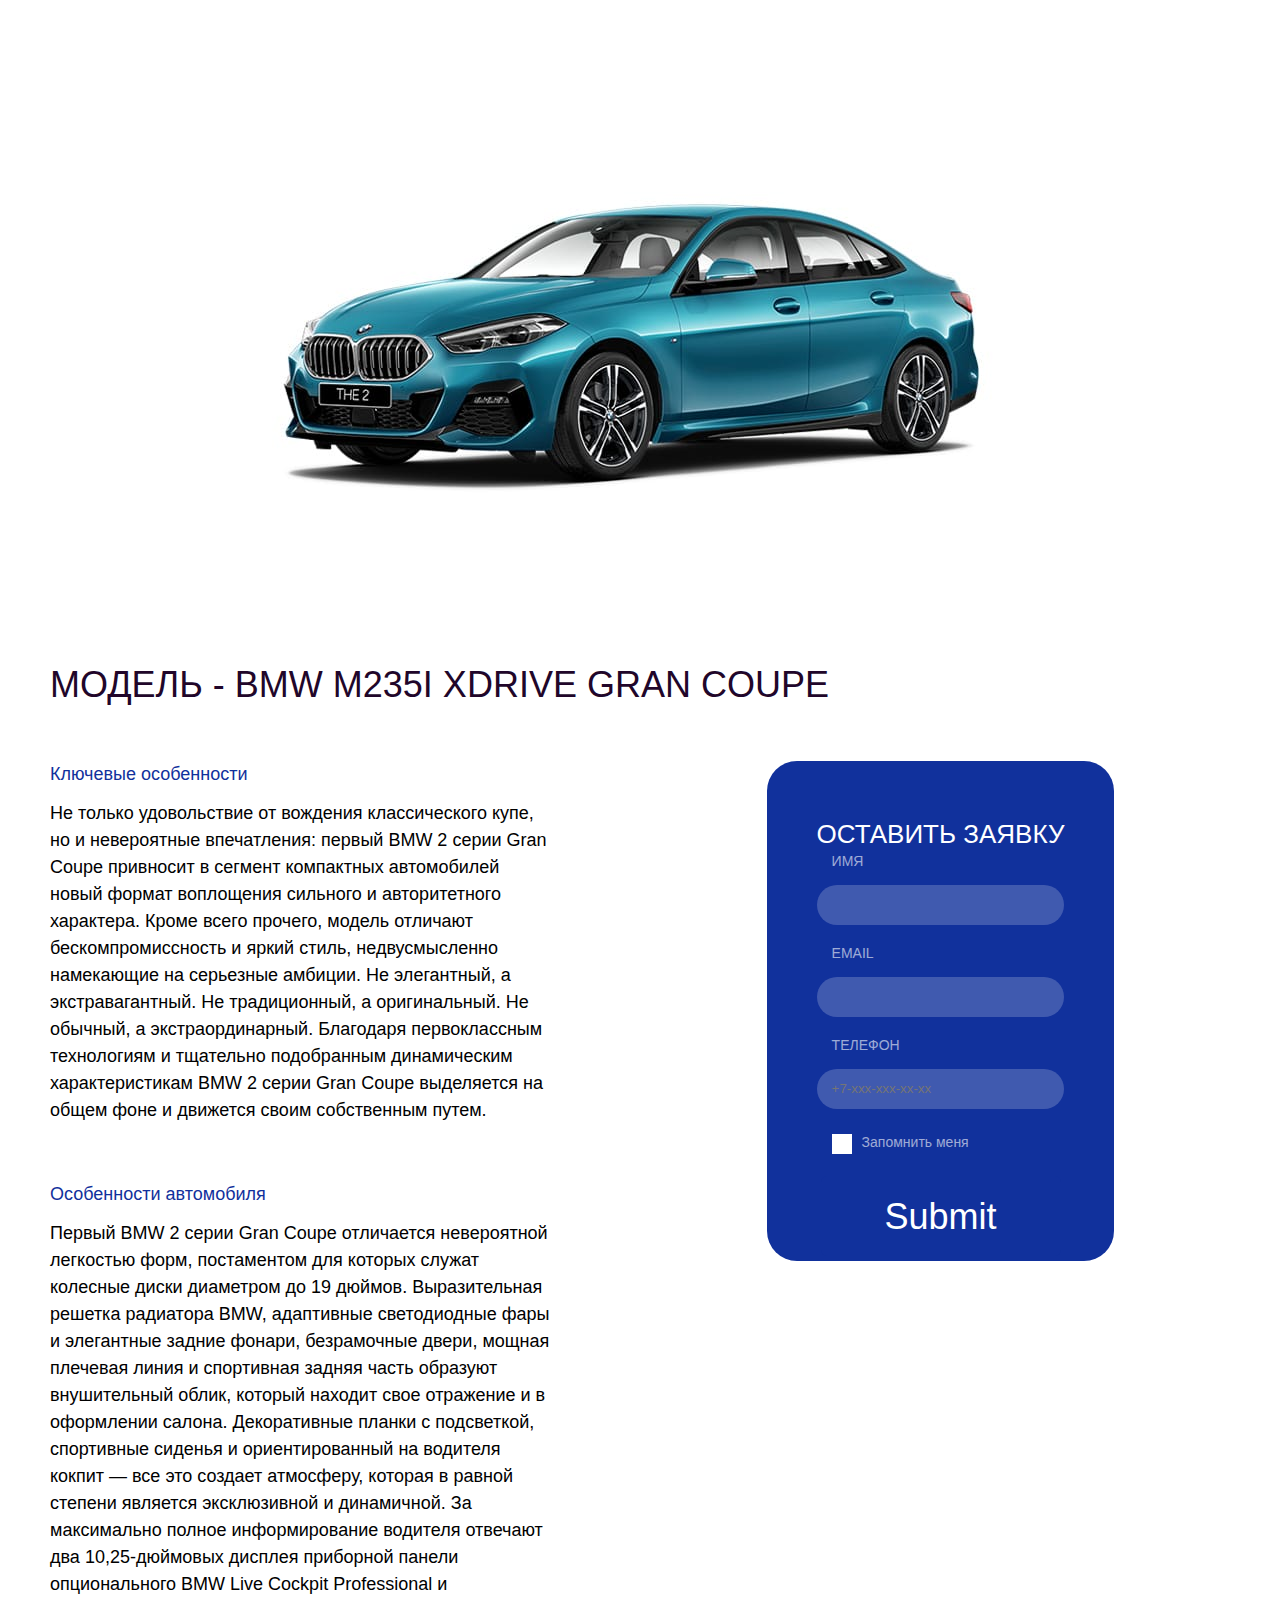
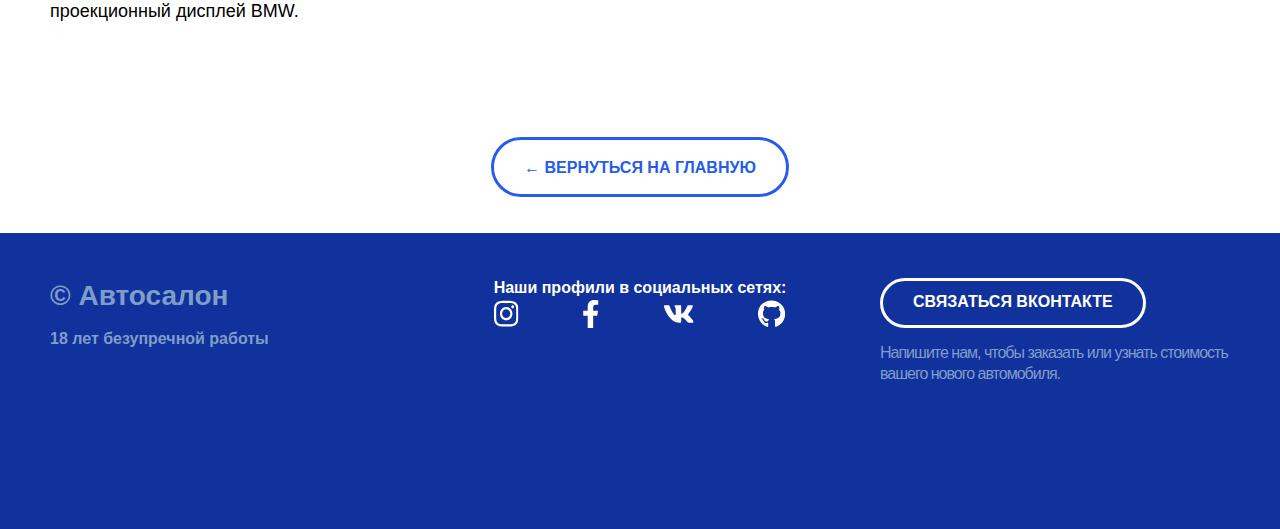
==== M2.html @ 6c7c0e27 "куз" ====
<!DOCTYPE html>
<html lang="en">
<head>
    <meta charset="UTF-8">
    <meta http-equiv="X-UA-Compatible" content="IE=edge">
    <meta name="viewport" content="width=device-width, initial-scale=1.0">
    <title>Document</title>
    <link rel="stylesheet" href="css/reset.css">
    <link rel="stylesheet" href="css/style.css">
    <link rel="stylesheet" href="css/media.css">
</head>
<body>
    <section class=" project">
        <div class="container">
            <div class="project-img">
                <img src="./images/M2/blue-snapper.jpeg" alt="Верстка сайта «Форест-тревел»">
            </div>
          <h2 class="project__title">Модель - BMW M235i xDrive Gran Coupe</h2>
          <div class="project__inner">
            <div class="project__content">
              <div class="project__content-box">
                  <h6 class="project__content-title">Ключевые особенности</h6>
                  <div class="project__content-textbox">
                    Не только удовольствие от вождения классического купе, но и невероятные впечатления: первый BMW 2 серии Gran Coupe привносит в сегмент компактных автомобилей новый формат воплощения сильного и авторитетного характера. Кроме всего прочего, модель отличают бескомпромиссность и яркий стиль, недвусмысленно намекающие на серьезные амбиции. Не элегантный, а экстравагантный. Не традиционный, а оригинальный. Не обычный, а экстраординарный. Благодаря первоклассным технологиям и тщательно подобранным динамическим характеристикам BMW 2 серии Gran Coupe выделяется на общем фоне и движется своим собственным путем. 
                  </div>
              </div>
              <div class="project__content-box">
                <h6 class="project__content-title">Особенности автомобиля</h6>
                <p class="project__content-text">Первый BMW 2 серии Gran Coupe отличается невероятной легкостью форм, постаментом для которых служат колесные диски диаметром до 19 дюймов. Выразительная решетка радиатора BMW, адаптивные светодиодные фары и элегантные задние фонари, безрамочные двери, мощная плечевая линия и спортивная задняя часть образуют внушительный облик, который находит свое отражение и в оформлении салона. Декоративные планки с подсветкой, спортивные сиденья и ориентированный на водителя кокпит — все это создает атмосферу, которая в равной степени является эксклюзивной и динамичной. За максимально полное информирование водителя отвечают два 10,25-дюймовых дисплея приборной панели опционального BMW Live Cockpit Professional и проекционный дисплей BMW.</p>
              </div>
            </div>
            
            <form class="transparent">
                <div class="form-inner">
                    <h3>Оставить заявку</h3>
                    <label for="username">Имя</label>
                    <input type="text" id="username">
                    <label for="email">email</label>
                    <input id="email" type="email">
                    <label for="number">Телефон</label>
                    <input id="number" type="tel" placeholder="+7-xxx-xxx-xx-xx"  pattern="\+?[0-9\s\-\(\)]+">
                    <input type="checkbox" id="custom-checkbox">
                    <label for="custom-checkbox">Запомнить меня</label>
                    
                </div>
                <section class="sec">
                    <div class="button__submit">
                      <div class="container">
                        <div class="tick">
                        </div>
                      </div>
                    </div>
                  </section>
            </form>
            

            <script src="/js/submit.js"></script>
        
          </div>
          <div class="button_back">
            <a href="index.html" class="project-button-back">← ВЕРНУТЬСЯ НА ГЛАВНУЮ</a>
        </div>
        </div>
      </section>





   
    

        <footer>
            <div class="container">
                <div class="footer-row">
                    <div class="footer-copyright">
                        <div class="footer-copyright-name">
                            © Автосалон
                        </div>
                          <p>  18 лет безупречной работы</p>
                        
                    </div>
    
                    <div class="footer-icons">
                        <p>Наши профили в социальных сетях:</p>
                        <div class="footer-icons-row">
                            <a href="https://www.instagram.com/nekiynekit_/">
                                 <img src="./images/icons/instagram.svg" alt="">
                            </a>
    
                            <a href="#">
                                <img src="./images/icons/faceboo.svg" alt="">
                           </a>
    
                            <a href="https://vk.com/nekiynikets">
                                <img src="./images/icons/vk-brands.svg" alt="">
                            </a>
    
                            <a href="https://github.com/Nikita535">
                                <img src="./images/icons/github.svg" alt="">
                            </a>
    
    
                            
                        </div>
                    </div>
    
                    <div class="footer-contacts">
                        <a href="https://vk.me/nekiynikets" class="footer-button-vk">
                        Связаться Вконтакте
                         </a>
                        <p>Напишите нам, чтобы заказать или узнать стоимость вашего нового автомобиля.</p>
                    </div>
    
    
                </div>
            </div>
        </footer>

</body>
</html>
---- css/style.css ----
*,
*::after,*::before{
    box-sizing: border-box;
    /* учитывает отступы */
}

.none{
    display: none;
}

img{
    max-width: 100%;
}

body{
    font-size: 18px;
    line-height: 27px;
    font-weight: 300;
    color:#2c2b2b;
    font-family: 'Open Sans', sans-serif;
    /* подключение шрифта */
}

html{
    scroll-behavior:smooth;/*плавная прокрутка*/
}

a{
    text-decoration: none;
    /* отключение подчеркивания у ссылок */
    color:inherit;
    /* цвет наследуется у родителя (белый) */
    display: inline-block;
}

.container{
    max-width: 1200px;
    /* максимум 1200,но на меньшем устройстве сколько влезет */
    margin-left: auto;
    margin-right: auto;
    /* выравнивание по центру */
    padding-left: 10px;
    padding-right: 10px;
    /* внутренние отступы */
}

.header{
    background-image: url("../images/decor/header_bg.jpg");
    /* фоновая картинка хедера */
    background-repeat: no-repeat;
    /* чтобы картинка не повторялась */
    background-size: cover;
    /* растягивание картинки */
    background-position: top center;
    /* выравнивание фона */
    min-height: 700px;
    /* чтобы картинка фона не вылезала за блок */
    color:#fff;
    /* белый цвет для всего хедера */
}

.header__top{
    padding: 47px 0 45px;
    display: flex;
    justify-content: space-between;
    align-items: center;
}

.phone{
    font-weight: 400;
    font-size: 36px;
    line-height: 54px;
}

.header__content{
    position: relative;
}

.header__title{
    padding-top: 60px;
    font-size: 72px;
    font-weight: 400;
    line-height: 107px;
    text-transform: uppercase;
}

.header-arrow{
    position: absolute;

    width: 48px;
    height: 48px;
    bottom: 0px;
    left:25%;
}

.header__subtitle{
    font-size: 36px;
    line-height: 54px;
    font-weight: 400;
    margin-bottom: 30px;
    text-transform: uppercase;
}

.header__text{
    margin-bottom: 30px;
    font-size: 18px;
    line-height: 37px;
}

/* Анимация кнопки при наведении */
.button:hover{
    color:#5A0D67;
    background-color:#fff;
}
/* кнопка */
.button{
    font-size: 14px;
    line-height: 21px;
    text-transform: uppercase;
    padding: 14px 54px 15px;
    background-color: #020966;
    transition: all.5s;
}


.header__images{
    position: absolute;
    right:0;
    bottom:-300px;
}


.services{
    padding-top: 350px;
}

.title{
    color:#21062A;
    font-weight: normal;
    font-size: 36px;
    line-height: 53px;
    text-transform: uppercase;
    margin-bottom: 50px;

    position: relative;
}

/* для линий около заголовков */
.title::after{
    content:'';
    width: 80px;
    height: 3px;
    background-color:#2c2b2b;
    position: absolute;
    top:25px;
    margin-left: 20px;
}

.services__inner{
    display:flex;
    margin-bottom: 100px;
}

.services__content{
    width: 505px;
    margin-right: 96px;
}


.services__content-textbox{
    margin-bottom: 57px;
}
.services__content-title{
    color:#11319c;
    font-size: 18px;
    line-height: 27px;
    font-weight: 300;
    margin-bottom: 12px;
}

.services__content-text{
    margin-bottom: 12px;
}

.buttom-dec{
    margin-top: 50px;
    color:#fff;
    
}

.button-dec:hover{
    color:#11319c
}

.services__list{
    list-style:none;
    counter-reset: my-counter;

}

.services__item{
    counter-increment: my-counter;
    border:1px solid #c4c4c4;
    margin-bottom: 12px;
    width: 460px;
    padding-top: 10px;
    padding-right: 15px;
    padding-bottom: 10px;
    padding-left: 113px;
    position: relative;
    transition: all.5s;
}
.services__item:hover{
    border:5px solid #11319c;
    
    cursor: pointer;
}

.services__item:hover .services__item-title{
   color:#11319c;
}

.services__item::before{
    content:counter(my-counter);
    position: absolute;
    left: 20px;
    font-size: 36px;
    line-height: 54px;
    font-weight: 400;
    color:#c4c4c4;
}

.services__item-title{
    font-size: 24px;
    font-weight: 300;
}

.benefits{
    margin-bottom: 100px;
}

.benefits__inner{
    display: flex;
 
}

.benefits__images{
    margin-right: 95px;
}


.benefits__content{
    width: 100%;
    color:#fff;
}

.benefits__title{
    padding-left: 185px;
}

.benefits__list{
    list-style:none;  
    background-color:#11319c;  
    padding: 25px 0 25px 185px;
}

.benefits__item{
    width: 350px;
    margin-bottom: 20px;
}

.benefits__item-num{
    font-weight: normal;
    font-size: 36px;
    line-height: 53px;
}

.benefits__item-title{
    font-weight: 300;
    font-size: 24px;
    line-height: 36px;
}

.benefits__item-text{
    font-weight: 300;
    font-size: 18px;
    line-height: 27px;
    color:#C4C4C4;
}




/* карточки машин */

.shop{
    padding-top: 80px;
    padding-bottom: 115px;
}



.shop__header{
    padding-bottom: 70px;
    margin: 0;
    font-weight: normal;
    font-size: 46px;
    line-height: 130%;

    text-align: center;

    color: #000000;
}

.shop__cards-wrapper{
    display:flex;
    flex-wrap: wrap;

    justify-content: space-between;
}

.card{
    margin-bottom: 30px;
    
    
     max-width: 540px; 
    

    background-color:white;

    transition: transform 0.2s ease-in;
}

.card:hover{
    transform: translateY(-15px);

}

.card-link{
    padding: 20px;

    text-decoration: none;
    display: block;

    color:black;

    transition: color 0.2s ease-in;
}

.card-link:hover{
    color:rgb(39,91,236);
}

.card:last-child,.card:nth-last-child(2){
    margin-bottom: 0;
}



.card-img{
    margin-bottom: 20px;
}



.card-title{
    margin: 0;
    margin-bottom: 13px;

    font-weight: 600;
    font-size: 24px;
    line-height: 130%;

   
}

.card p{
    margin: 0;
    font-size: 16px;
    line-height: 130%;
    
    
}

/* footer */

footer{
    background: #11319c;
    color:white;

    padding-top: 45px;
    padding-bottom: 129px;
}


.footer-row{
    display: flex;
    flex-direction: row;

    justify-content: space-between;
}

.footer-copyright{
    color:#7E9EC9;
    line-height: 1.3;
    max-width: 350px;
    flex-grow: 1;
}

.footer-copyright-name{

    font-weight: bold;
    font-size: 28px;
    line-height: 1.3;

    margin-bottom: 15px;

}

.footer-copyright p{

    margin: 0;
    margin-bottom: 15px;

    font-weight: 600;
    font-size: 16px;
    line-height: 1.3;
}

.footer-icons{
    max-width: 350px;
    
}


.footer-icons p{
    font-weight: 600;
    font-size: 16px;
    line-height: 130%;
}


.footer-icons-row{
    display: flex;
    flex-direction: row;

    align-items:center;
    justify-content: space-between;
}

.footer-contacts{
    max-width: 350px;
    flex-grow: 1;
}

.footer-contacts p{
    margin: 15px 0;

    font-size: 16px;
    line-height: 130%;

    color: #7E9EC9;

    letter-spacing: -1px;
}

.footer-button-vk{
    display: inline-block;

    border: 3px solid #FFFFFF;
    border-radius: 50px;

    height: 50px;
    color:white;

    padding-left: 30px;
    padding-right: 30px;
    padding-top: 11px;

    font-weight: bold;
    font-size: 16px;
    line-height: 130%;

    text-transform: uppercase;

    text-decoration: none;

    transition: all 0.2s ease-in;
}


.footer-button-vk:hover{
    background-color:white;
    color:#11319c;



}


/* car */

.project{
    padding-bottom: 36px;
    padding-top: 80px;
    color: #000000;
}

.project__title{
    color:#21062A;
    font-weight: normal;
    font-size: 36px;
    line-height: 53px;
    text-transform: uppercase;
    margin-bottom: 50px;

    position: relative;
}



.project-img{
    margin-bottom: 70px;
   text-align: center;
}

.project__inner{
    display:flex;
    margin-bottom: 100px;
}

.project__content{
    width: 505px;
    margin-right: 96px;
}


.project__content-textbox{
    margin-bottom: 57px;
}
.project__content-title{
    color:#11319c;
    font-size: 18px;
    line-height: 27px;
    font-weight: 300;
    margin-bottom: 12px;
}

.project__content-text{
    margin-bottom: 12px;
}

.button_back{
    text-align: center;
}

.project-button-back{
    

    border: 3px solid #275BEC;
    border-radius: 50px;

    height: 60px;
    color:#275BEC;


    padding-left: 30px;
    padding-right: 30px;
    padding-top: 18px;

    font-weight: bold;
    font-size: 16px;
    line-height: 130%;

    text-transform: uppercase;

    text-decoration: none;

    transition: all 0.2s ease-in;
}

.project-button-back:hover{

    background-color:#275BEC;
    color:white;

}



.transparent {
    position: relative;
    max-width: 400px;
    max-height: 500px;
    padding: 60px 50px;
    margin: 0 auto;
    background-color:#11319c;
    background-size: cover;
    border-radius:30px;
 }
 
 .form-inner {
    position: relative;
 }
 .form-inner h3 {
    position: relative;
    margin-top: 0;
    color: white;
    font-family: 'Roboto', sans-serif;
    font-weight: 300;
    font-size: 26px;
    text-transform: uppercase;
 }

 .form-inner label {
    display: block;
    padding-left: 15px;
    font-family: 'Roboto', sans-serif;
    color: rgba(255, 255, 255, .6);
    text-transform: uppercase;
    font-size: 14px;
 }
 .form-inner input {
    display: block;
    width: 100%;
    padding: 0 15px;
    margin: 10px 0 15px;
    border-width: 0;
    line-height: 40px;
    border-radius: 20px;
    color: white;
    background: rgba(255, 255, 255, .2);
    font-family: 'Roboto', sans-serif;
 }
 .form-inner input[type="checkbox"] {
    position: absolute;
    opacity: 0;
 }
 #custom-checkbox+label {
    position: relative;
    margin: 20px 0;
    text-transform: none;
    cursor: pointer;
 }
 #custom-checkbox+label:before {
    content: "";
    display: inline-block;
    width: 20px;
    height: 20px;
    margin-right: 10px;
    vertical-align: text-top;
    background: white;
 }
 #custom-checkbox:checked+label:before {
    background: #1762EE;
 }
 #custom-checkbox:checked+label:after {
    content: "";
    position: absolute;
    width: 2px;
    height: 2px;
    left: 20px;
    top: 14px;
    background: white;
    box-shadow: 2px 0 0 white, 4px 0 0 white, 4px -2px 0 white, 4px -4px 0 white, 4px -6px 0 white, 4px -8px 0 white;
    transform: rotate(45deg);
 }
 


 /* кнопка открытия чата*/
.open-button {
    background-color: #020966;
    color: white;
    padding: 16px 20px;
    border: none;
    cursor: pointer;
    opacity: 0.6;
    position: fixed;
    bottom: 23px;
    right: 28px;
    width: 100px;
    z-index: 1;
    border-radius:25px;
  }
  
  /* Всплывающий чат - скрыт по умолчанию */
  .chat-popup {
    display: none;
    position: fixed;
    bottom: 0;
    right: 15px;
    border: 3px solid #f1f1f1;
    z-index: 9;
  }
  
  /* Добавление стилей в контейнер формы */
  .form-container {
    max-width: 300px;
    padding: 10px;
    background-color: white;
  }
  
  /* Полноразмерная текстовая область */
  .form-container textarea {
    width: 100%;
    padding: 15px;
    margin: 5px 0 22px 0;
    border: none;
    background: #f1f1f1;
    resize: none;
    min-height: 200px;
    border-radius:25px;
  }
  
 
  .form-container textarea:focus {
    background-color: #ddd;
    outline: none;
  }
  

  .form-container .btn {
    background-color: #4CAF50;
    color: white;
    padding: 16px 20px;
    border: none;
    cursor: pointer;
    width: 100%;
    margin-bottom:10px;
    opacity: 0.8;
    border-radius:25px;
  }
  
  /* Добавьте красный цвет фона к кнопке отмена */
  .form-container .cancel {
    background-color: blue;
  }
  
  /* Добавьте некоторые эффекты наведения на кнопки */
  .form-container .btn:hover, .open-button:hover {
    opacity: 1;
  }
  


  .sec{
    display: flex;
    justify-content: center;
    
  }
  
   .button__submit, .tick {
    display: flex;
    justify-content: center;
    align-items: center;
    font-family: sans-serif;
  }
  
  
  
  .button__submit {
    width: 240px;
    height: 80px;
    background: #11319c;
    border-radius: 6px;
    transition: all .3s cubic-bezier(0.67, 0.17, 0.40, 0.83);
  }
  
  .button__submit svg {
    transform: rotate(180deg);
    transition: all .5s;
  }
  
  .button__circle {
    width: 90px;
    height: 80px;
    background: mediumseagreen;
    border-radius: 50%;
    transform: rotate(-180deg);
    
  }
  
  .button__submit:hover {
    cursor: pointer;
  }
  
  .tick {
    color: white;
    font-size: 2em;
    transition: all .9s;
  }
---- css/media.css ----
/* Для экранов с шириной до 1140 */
@media(max-width: 1140px){
    
    

    .card{
        width: calc(50% - 15px);
    }

    footer{
        padding-top: 40px;
        padding-bottom: 60px;
    }

    .footer-row{
        flex-direction: column-reverse;
        align-items:center;
        
        text-align: center;
    }

    .footer-icons-row>a{
        margin-bottom: 40px;
    }

    .title::after{
        content:'';
        width: 0px;
    }

}
@media(max-width:1024px){

    .project__content{
        width: 100%;
        margin-right: 0;
    }

    .project__title{
        margin-bottom: 15px;
    }

    .header__images{
        width: 80%;
        position: static;
    }

    .services{
        padding-top: 41px;
    }

    .services__inner{
        flex-wrap: wrap-reverse;
        margin-bottom: 25px;
    }

    .project{
        padding-top: 41px;
    }

    .project__title{
        font-size: 25px;
    }

    .transparent{
        width: 100%;
        margin-top: 50px;
    }

    .project__inner{
        flex-wrap: wrap;
        margin-bottom: 25px;
    }
    .services__list{
        margin-bottom: 30px;
        width: 100%;
    }

    .services__item{
        width: 100%;
    }

    .services__content{
        width: 100%;
        margin-right: 0;
    }

    .title{
    margin-bottom: 13px;
    }

    .body{
        font-size: 16px;
        line-height: 22px;
    }

    .services__item::before{
        top:22px;
    }

    .benefits__images{
        display: none;
    }
}




@media(max-width:900px){
    .phone{
        font-size: 24px;
        line-height: 36px;
    }

    .header__title{
        font-size: 54px;
        line-height: 74px;
    }

    .header__subtitle{
        font-size: 24px;
        line-height: 36px;
        margin-bottom: 20px;
    }

    .header__text{
        font-size: 14px;
        line-height: 20px;
    }
}


@media(max-width:768px){
    .benefits__inner{
        text-align: center;
    }
    .benefits__list{
        padding:25px 15px;
    }

    .benefits__item{
        width: 100%;
    }
    .benefits__title{
        padding-left: 0;
    }
}

@media(max-width:600px){
    .header__content{
        padding-top: 0;
        text-align:center;
    }

    .header__title{
        padding-top: 0;
    }

    .button{
        margin-bottom: 10px;
    }
    
}

@media(max-width:520px){


    .header__top{
        flex-wrap:wrap;
        justify-content: center;
        text-align: center;
    }

    .logo{
        margin-bottom: 20px;
        width: 100px;
    }

    .services__item{
        padding-left: 60px;
    }

    .services__item::before{
        left: 11px;
       
    }

    .form-inner h3{
        font-size: 20px;
    }

    .button__submit{
        font-size: 10px;
    }
}



/*до 760px */
@media(max-width: 760px){


    .header__title{
        font-size: 36px;
        line-height: 60px;
    }
    .phone{
        font-size: 24px;
        line-height: 36px;
    }

    

    .header__subtitle{
        font-size: 24px;
        line-height: 36px;
        margin-bottom: 20px;
    }

    .shop{
        padding-top: 20px;
        padding-bottom: 60px;
    }

    .shop__header{
        font-size: 32px;
        padding-bottom: 30px;
    }

    .card{
        max-width: 530px;
        width: 100%;
    }

    .shop__cards-wrapper{
        justify-self: center;
    }


    .card-link{
        padding: 15px;
    }

    .card:nth-last-child(2){
        margin-bottom: 30px;
    }

    .card-img{
        margin-bottom: 10px;
    }

    .card-title{
        font-size: 18px;
        margin-bottom: 10px;
    }

    .card p{
        font-size: 14px;
    }


    .footer-copyright-name{
        font-size: 18px;
       margin-top: 30px;
    }

    .footer-copyright p{
        font-size: 14px;
    }

    .footer-icons p{
        font-size: 14px;
        margin-top: 50px;
    }

    .footer-contacts p{
        font-size: 14px;
        margin: 0;
        margin-top: 15px;
    }

    
}
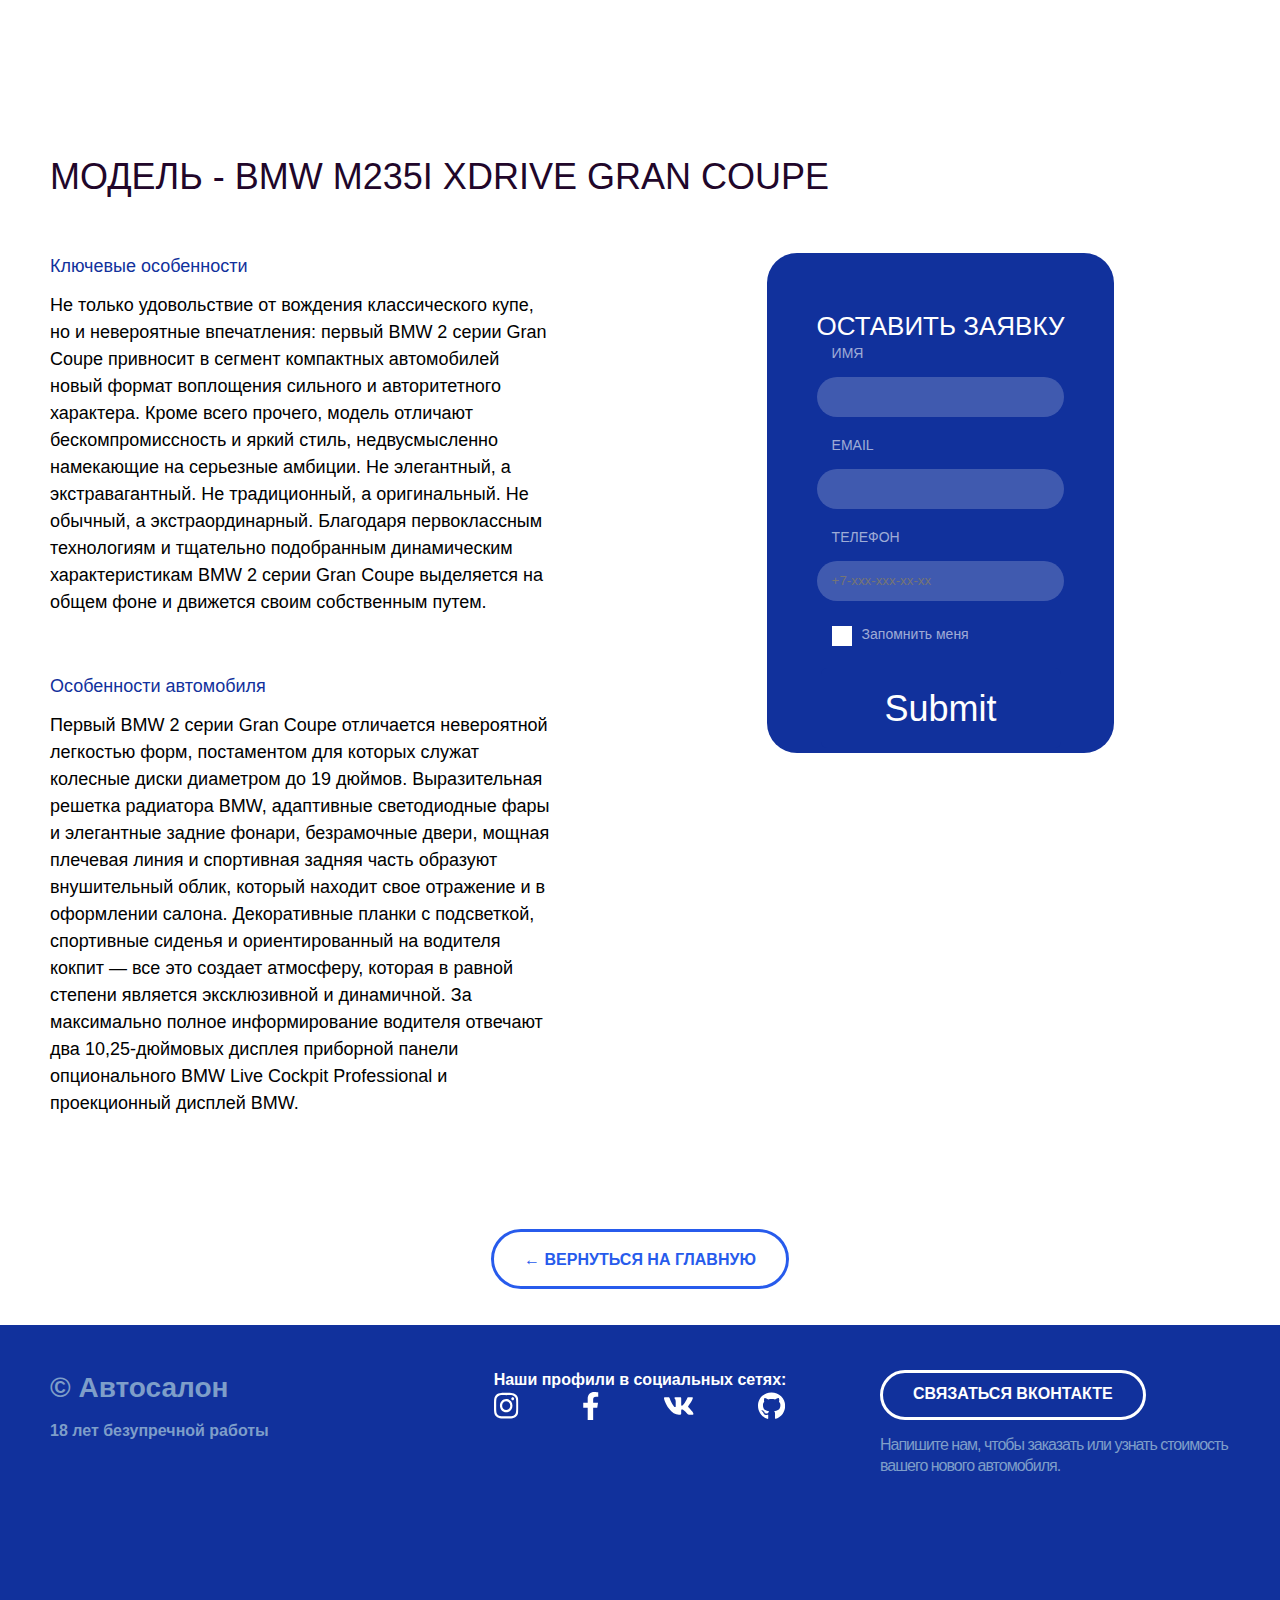
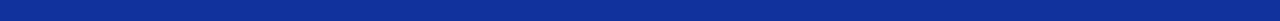
==== commit ff8c3130: "asasa" ====
--- a/M2.html
+++ b/M2.html
@@ -4,7 +4,7 @@
     <meta charset="UTF-8">
     <meta http-equiv="X-UA-Compatible" content="IE=edge">
     <meta name="viewport" content="width=device-width, initial-scale=1.0">
-    <title>Document</title>
+    <title>BMW M235i xDrive Gran Coupe</title>
     <link rel="stylesheet" href="css/reset.css">
     <link rel="stylesheet" href="css/style.css">
     <link rel="stylesheet" href="css/media.css">
@@ -13,7 +13,7 @@
     <section class=" project">
         <div class="container">
             <div class="project-img">
-                <img src="./images/M2/blue-snapper.jpeg" alt="Верстка сайта «Форест-тревел»">
+                
             </div>
           <h2 class="project__title">Модель - BMW M235i xDrive Gran Coupe</h2>
           <div class="project__inner">
@@ -54,7 +54,7 @@
             </form>
             
 
-            <script src="/js/submit.js"></script>
+            <script src="js/submit.js"></script>
         
           </div>
           <div class="button_back">
--- a/css/style.css
+++ b/css/style.css
@@ -65,6 +65,28 @@
     justify-content: space-between;
     align-items: center;
 }
+
+a {
+    color: inherit;
+    text-decoration: none;
+  }
+  
+  button {
+    border: 0;
+    cursor: pointer;
+  }
+  
+  
+  /* отступы между ссылками меню */
+  .link {
+    margin-left: 30px;
+  }
+  
+  
+  
+  .menu_ {
+    display: none;
+  }
 
 .phone{
     font-weight: 400;
@@ -789,4 +811,56 @@
     color: white;
     font-size: 2em;
     transition: all .9s;
-  }+  }
+
+
+
+ 
+  
+  
+  
+  
+  
+  
+ 
+
+/* 
+
+  .slider-next {
+    background: black;
+    border: 1px solid black;
+    border-radius: 4px;
+    padding: 10px 20px;
+    font-size: .9rem;
+    
+}
+
+button:hover {
+    background: blue;
+}
+
+button:active {
+    background: black;
+    color: #fff;
+}
+
+
+
+.slider {
+    
+    width: 650px;
+    height: 400px;
+    margin: 20px auto;
+    overflow: hidden;
+}
+
+.slider-line {
+    width: 3250px;
+    height: 400px;
+    display: flex;
+    
+    position: relative;
+    left: 0;
+    transition: all ease 1s;
+    
+} */